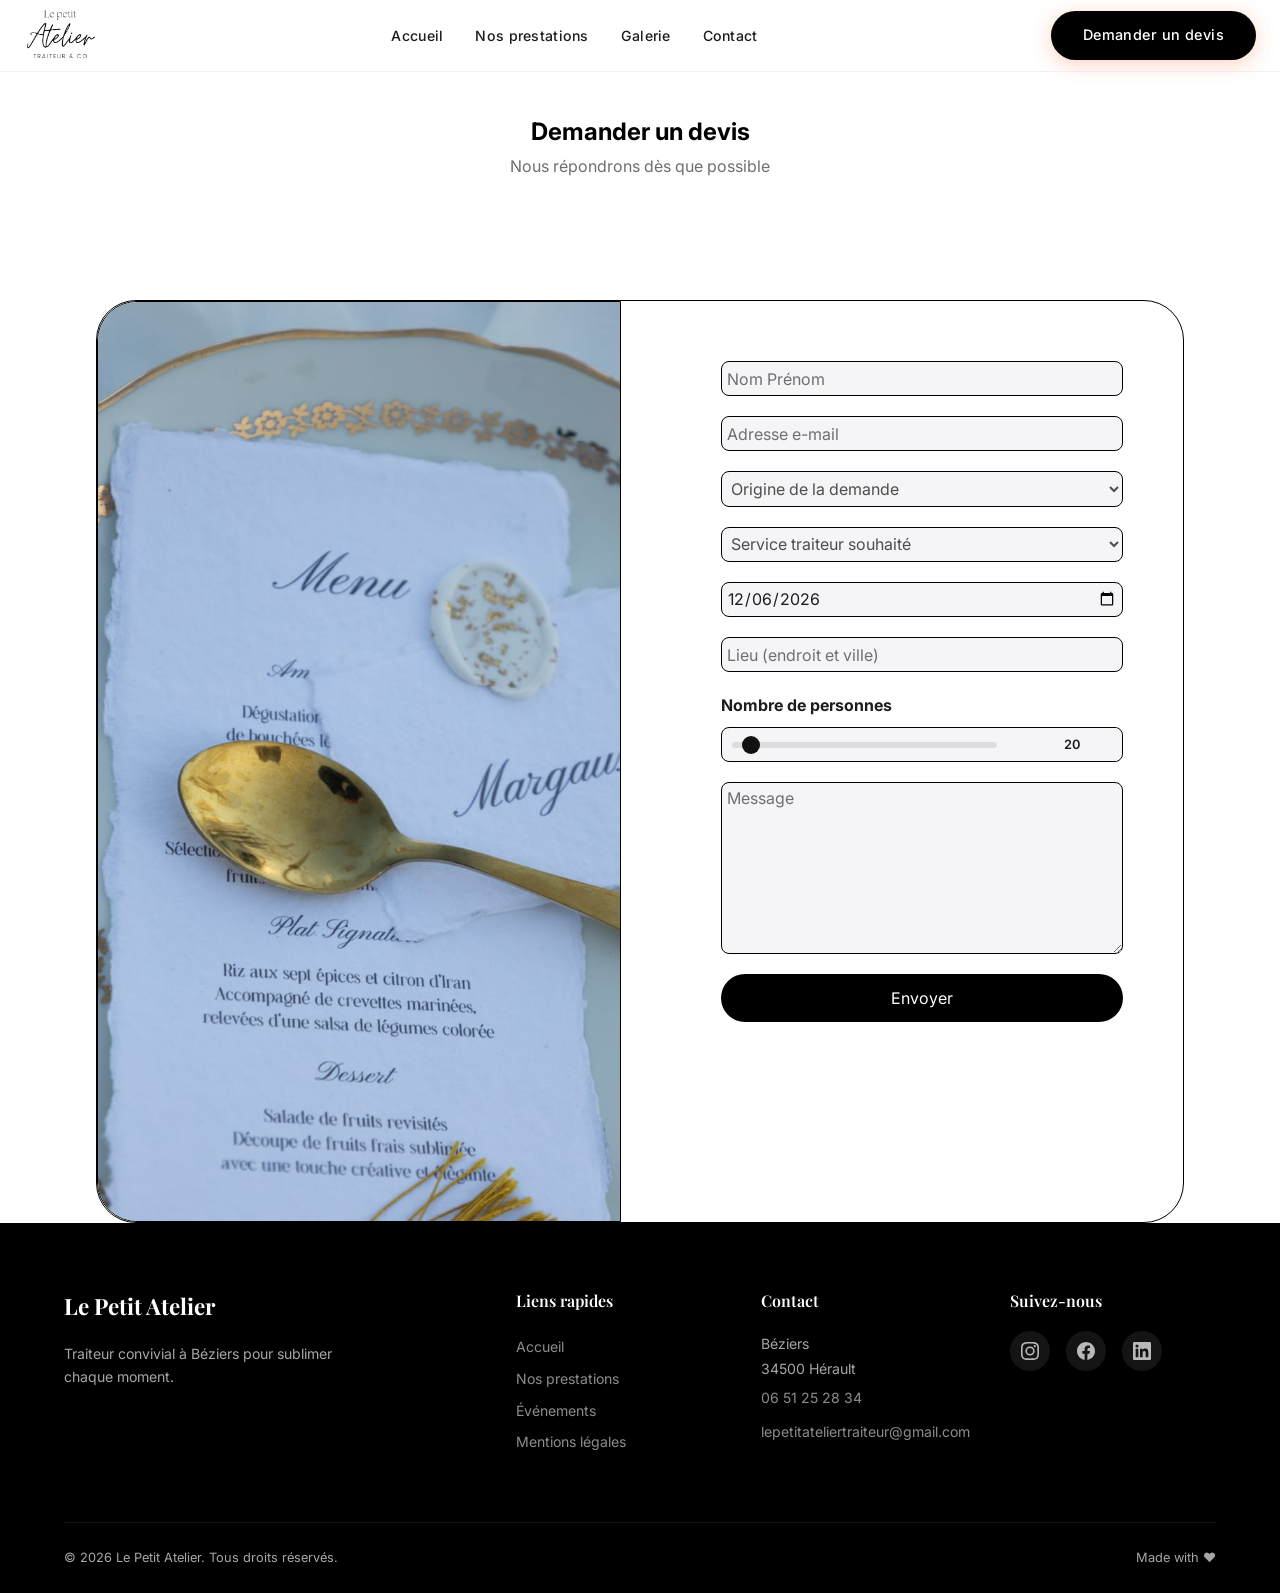
==== devis.html @ d2f47cc3 "Add files via upload" ====
<!DOCTYPE html>
<html lang="en">
<head>
  <meta charset="UTF-8">
  <meta name="viewport" content="width=device-width, initial-scale=1.0">

  <!-- SEO -->
  <title>Demander un devis - Le Petit Atelier</title>
<meta name="description"
  content="Le Petit Atelier, traiteur à Béziers. Événements, plateaux repas, buffets et créations artisanales pour particuliers et professionnels.">
  <meta name="theme-color" content="#600e1a">

  <!-- Google Fonts -->
  <link rel="preconnect" href="https://fonts.googleapis.com">
  <link rel="preconnect" href="https://fonts.gstatic.com" crossorigin>
  <link
    href="https://fonts.googleapis.com/css2?family=Inter:wght@300;400;500;600;700&family=Playfair+Display:ital,wght@0,400;0,600;0,700;1,400&display=swap"
    rel="stylesheet">

  <!-- Stylesheet -->
  <link rel="stylesheet" href="styles.css">
</head>
<body class="devis__body" data-page="devis">
  <!-- ═══════════════════════════════════════════════════════
       NAVBAR
       ═══════════════════════════════════════════════════════ -->
  <nav class="navbar" id="navbar">
    <div class="navbar__inner">

      <!-- Logo -->
       <a href="#" class="navbar__logo">
        <img src="assets/images/logo.png" alt="Le petit atelier" class="logo">        
       </a>
        

      <!-- Desktop Links -->
      <ul class="navbar__links">
        <li><a href="index.html" data-i18n="nav_accueil">Accueil</a></li>
        <li><a href="prestations.html" data-i18n="nav_prestations">Nos prestations</a></li>
        <li><a href="galerie.html" data-i18n="nav_evenements">Galerie</a></li>
        <li><a href="contact.html" data-i18n="nav_contact">Contact</a></li>
      </ul>

      <!-- Right side: lang toggle + CTA -->
      <div class="navbar__right">

        <!-- CTA (desktop only) -->
        <a href="devis.html" class="btn btn--primary navbar__cta" data-i18n="nav_cta">Demander un devis</a>

        <!-- Hamburger (mobile) -->
        <button class="hamburger" id="hamburger" aria-label="Menu">
          <span></span>
          <span></span>
          <span></span>
        </button>
      </div>
    </div>
  </nav>

  <!-- Mobile menu overlay -->
  <div class="mobile-menu" id="mobileMenu">

    <a href="index.html" data-i18n="nav_accueil">Accueil</a>
    <a href="prestations.html" data-i18n="nav_prestations">Nos prestations</a>
    <a href="galerie.html" data-i18n="nav_evenements">Galerie</a>
    <a href="contact.html" data-i18n="nav_contact">Contact</a>
    <a href="devis.html" class="btn btn--primary" data-i18n="nav_cta">Demander un devis</a>
  </div>



    <section class="devis__page">
        <h1>Demander un devis</h1>
        <p>Nous répondrons dès que possible<p>
        <div class="devis__card">
            <div class="devis__img-wrapper">
                <img src="assets/images/devis.png" class="devis__img">
            </div>
            <div class="devis__form-wrapper">
                <form action="submit" class="devis__form" onsubmit="return(false)">
                    <input type="text" name="name" id="name-form" placeholder="Nom Prénom" required>
                    <input type="email" name="mail" id="mail-form" placeholder="Adresse e-mail" required>
                    <select name="origin" id="origin-form" required class="select-placeholder">
                        <option value="" disabled selected hidden>Origine de la demande</option>
                        <option value="social">Réseaux sociaux</option>
                        <option value="recommandation">Recommandation</option>
                        <option value="internet">Recherche sur Internet</option>
                        <option value="event">Événement</option>
                        <option value="other">Autre</option>
                    </select>
                    <select name="service" id="service-form" required class="select-placeholder">
                        <option value="" disabled selected hidden>Service traiteur souhaité</option>
                        <option value="catering-dejeuner">Catering entreprise déjeuner</option>
                        <option value="catering-diner">Catering entreprise dîner</option>
                        <option value="mariage">Prestation mariage</option>
                        <option value="birthday">Buffet anniversaire</option>
                        <option value="inauguration">Inauguration</option>
                        <option value="plateaux-sucre-sale">Plateaux sucrés/salés</option>
                        <option value="fruits">Plateaux de fruits</option>
                        <option value="brunch">Brunch</option>
                        <option value="cocktail">Cocktails</option>
                        <option value="other">Autre</option>
                    </select>
                    <input type="date" name="date" id="date-form" value="2000-01-01" min={new Date().toISOString().split('T')[0]} required>
                    <input type="text" placeholder="Lieu (endroit et ville)" required >
                    <div class="range-wrapper">
                      <h4>Nombre de personnes</h4>
                      <div class="range">
                        <input type="range" id="people" min="0" max="500" value="20" step="5">
                        <div class="input-people-wrapper">
                          <input type="number" id="range-value" name="range-value" min="0" max="500" value="20" step="5">
                          <label for="range-value" id="range-label"></label>                               
                        </div>                        
                      </div>             
                    </div>
                    <textarea name="message" id="message-form" placeholder="Message" class="devis__textarea" rows="8" required></textarea>
                    <button type="submit" class="devis__submit">Envoyer</button>
                </form>
            </div>
        </div>        
    </section>




  <!-- ═══════════════════════════════════════════════════════
       FOOTER
       ═══════════════════════════════════════════════════════ -->
  <footer class="footer">
    <div class="container">

      <div class="footer__grid">

        <!-- Brand -->
        <div class="footer__brand">
          <div class="footer__logo">Le Petit Atelier</div>
          <p data-i18n="footer_desc">Traiteur convivial à Béziers pour sublimer chaque moment.</p>
        </div>

        <!-- Links -->
        <div class="footer__col">
          <h4 data-i18n="footer_h_links">Liens rapides</h4>
          <a href="#" data-i18n="footer_link1">Accueil</a>
          <a href="#" data-i18n="footer_link2">Nos prestations</a>
          <a href="#" data-i18n="footer_link3">Événements</a>
          <a href="#" data-i18n="footer_link4">Mentions légales</a>
        </div>

        <!-- Contact -->
        <div class="footer__col">
          <h4 data-i18n="footer_h_contact">Contact</h4>
          <p data-i18n="footer_addr">Béziers<br>34500 Hérault</p>
          <p><a href="tel:+33651252834" data-i18n="footer_phone">06 51 25 28 34</a></p>
          <p><a href="mailto:lepetitateliertraiteur@gmail.com" data-i18n="footer_email">lepetitateliertraiteur@gmail.com</a></p>
        </div>

        <!-- Socials -->
        <div class="footer__col">
          <h4 data-i18n="footer_h_social">Suivez-nous</h4>
          <div class="footer__socials">
            <!-- Instagram -->
            <a href="#" class="footer__social" aria-label="Instagram">
              <svg viewBox="0 0 24 24">
                <path
                  d="M12 2.163c3.204 0 3.584.012 4.85.07 3.252.148 4.771 1.691 4.919 4.919.058 1.265.069 1.645.069 4.849 0 3.205-.012 3.584-.069 4.849-.149 3.225-1.664 4.771-4.919 4.919-1.266.058-1.644.07-4.85.07-3.204 0-3.584-.012-4.849-.07-3.26-.149-4.771-1.699-4.919-4.92-.058-1.265-.07-1.644-.07-4.849 0-3.204.013-3.583.07-4.849.149-3.227 1.664-4.771 4.919-4.919 1.266-.057 1.645-.069 4.849-.069zM12 0C8.741 0 8.333.014 7.053.072 2.695.272.273 2.69.073 7.052.014 8.333 0 8.741 0 12c0 3.259.014 3.668.072 4.948.2 4.358 2.618 6.78 6.98 6.98C8.333 23.986 8.741 24 12 24c3.259 0 3.668-.014 4.948-.072 4.354-.2 6.782-2.618 6.979-6.98.059-1.28.073-1.689.073-4.948 0-3.259-.014-3.667-.072-4.947-.196-4.354-2.617-6.78-6.979-6.98C15.668.014 15.259 0 12 0zm0 5.838a6.162 6.162 0 100 12.324 6.162 6.162 0 000-12.324zM12 16a4 4 0 110-8 4 4 0 010 8zm6.406-11.845a1.44 1.44 0 100 2.881 1.44 1.44 0 000-2.881z" />
              </svg>
            </a>
            <!-- Facebook -->
            <a href="#" class="footer__social" aria-label="Facebook">
              <svg viewBox="0 0 24 24">
                <path
                  d="M24 12.073c0-6.627-5.373-12-12-12s-12 5.373-12 12c0 5.99 4.388 10.954 10.125 11.854v-8.385H7.078v-3.47h3.047V9.43c0-3.007 1.792-4.669 4.533-4.669 1.312 0 2.686.235 2.686.235v2.953H15.83c-1.491 0-1.956.925-1.956 1.874v2.25h3.328l-.532 3.47h-2.796v8.385C19.612 23.027 24 18.062 24 12.073z" />
              </svg>
            </a>
            <!-- LinkedIn -->
            <a href="#" class="footer__social" aria-label="LinkedIn">
              <svg viewBox="0 0 24 24">
                <path
                  d="M20.447 20.452h-3.554v-5.569c0-1.328-.027-3.037-1.852-3.037-1.853 0-2.136 1.445-2.136 2.939v5.667H9.351V9h3.414v1.561h.046c.477-.9 1.637-1.85 3.37-1.85 3.601 0 4.267 2.37 4.267 5.455v6.286zM5.337 7.433a2.062 2.062 0 01-2.063-2.065 2.064 2.064 0 112.063 2.065zm1.782 13.019H3.555V9h3.564v11.452zM22.225 0H1.771C.792 0 0 .774 0 1.729v20.542C0 23.227.792 24 1.771 24h20.451C23.2 24 24 23.227 24 22.271V1.729C24 .774 23.2 0 22.222 0h.003z" />
              </svg>
            </a>
          </div>
        </div>

      </div>

      <!-- Bottom bar -->
      <div class="footer__bottom">
        <p data-i18n="footer_copy">© 2026 Le Petit Atelier. Tous droits réservés.</p>
        <p>Made with ♥</p>
      </div>

    </div>
  </footer>


    <script src="script.js"></script>
</body>
</html>
---- styles.css ----
:root {
    /* Colors — Apple style */
    --accent: #111111;
    --btn: #000000;
    --primary-hover: #333333;

    --white: #ffffff;
    --dark: #000000;

    --text: #1d1d1f;
    --text-light: #6e6e73;

    --bg: #ffffff;
    --bg-light: #f5f5f7;

    --navbar: rgba(255, 255, 255, 0.8);
    --navbar-muted: rgba(255, 255, 255, 0.6);
    --nav-text: #1d1d1f;

    --contrast: rgba(0, 0, 0, 0.4);

    --gold: rgb(194, 161, 76);

    /* Tu peux garder ça si utilisé ailleurs */
    --shewem: #000000;
    --perle: #ffffff;
    --brume: #d2d2d7;
    --heritage: #f5f5f7;

    /* Typography */
    --font-serif: 'Playfair Display', Georgia, serif;
    --font-sans: 'Inter', -apple-system, BlinkMacSystemFont, 'Segoe UI', sans-serif;

    /* Spacing & misc (inchangé) */
    --space-xs: 0.5rem;
    --space-sm: 1rem;
    --space-md: 1.5rem;
    --space-lg: 2.5rem;
    --space-xl: 4rem;
    --space-2xl: 6rem;

    --radius: 8px;
    --radius-lg: 16px;

    --shadow: 0 2px 12px rgba(0, 0, 0, 0.06);
    --shadow-md: 0 4px 20px rgba(0, 0, 0, 0.08);
    --shadow-lg: 0 8px 30px rgba(0, 0, 0, 0.10);

    --transition: 0.3s ease;
    --navbar-h: 72px;
}

/* ── Reset & Base ─────────────────────────────────────────── */
*,
*::before,
*::after {
    margin: 0;
    padding: 0;
    box-sizing: border-box;
}

html {
    scroll-behavior: smooth;
    font-size: 16px;
    -webkit-font-smoothing: antialiased;
    -moz-osx-font-smoothing: grayscale;
    min-height: 100vh;
    width: 100%;
    overflow-x: hidden;
}

body {
    font-family: var(--font-sans);
    color: var(--text);
    background-color:var(--bg);
    line-height: 1.7;
    overflow-x: hidden;
    box-sizing: border-box;
    width: 100%;
    margin: 0;
}

img {
    display: block;
    max-width: 100%;
    height: auto;
}

a {
    text-decoration: none;
    color: inherit;
    transition: color var(--transition);
}

ul {
    list-style: none;
}

/* ── Utility ──────────────────────────────────────────────── */
.container {
    width: 100%;
    max-width: 1200px;
    margin: 0 auto;
    padding: 0 var(--space-md);
}

/* ── Buttons ──────────────────────────────────────────────── */
.btn {
    display: inline-flex;
    align-items: center;
    justify-content: center;
    gap: 0.5rem;
    padding: 0.75rem 2rem;
    border: none;
    border-radius: 50px;
    font-family: var(--font-sans);
    font-size: 0.9rem;
    font-weight: 500;
    letter-spacing: 0.03em;
    cursor: pointer;
    transition: all var(--transition);
    white-space: nowrap;
}

.btn--primary {
    background: var(--btn);
    color: var(--white);
    box-shadow: 0 4px 20px rgba(251, 102, 43, 0.3);
}

.btn--primary:hover {
    background: var(--primary-hover);
    color: var(--white);
    transform: translateY(-2px);
    box-shadow: 0 6px 28px rgba(251, 102, 43, 0.4);
}

.btn--outline {
    background: transparent;
    color: var(--white);
    border: 1.5px solid var(--white);
}

.btn--outline:hover {
    background: var(--white);
    color: var(--shewem);
    transform: translateY(-2px);
}

.btn--outline-dark {
    background: transparent;
    color: var(--shewem);
    border: 1.5px solid var(--shewem);
}

.btn--outline-dark:hover {
    background: var(--shewem);
    color: var(--white);
    transform: translateY(-2px);
}

.btn--white {
    background: var(--white);
    color: var(--shewem);
}

.btn--white:hover {
    background: var(--perle);
    transform: translateY(-2px);
    box-shadow: 0 6px 28px rgba(0, 0, 0, 0.12);
}

/* ── NAVBAR ───────────────────────────────────────────────── */
.navbar {
    position: fixed;
    top: 0;
    left: 0;
    width: 100%;
    height: var(--navbar-h);
    z-index: 1000;
    background: var(--navbar);
    backdrop-filter: blur(16px);
    -webkit-backdrop-filter: blur(16px);
    border-bottom: 1px solid rgba(96, 14, 26, 0.06);
    transition: background var(--transition), box-shadow var(--transition);
}

.navbar.scrolled {
    box-shadow: var(--shadow);
    background: var(--navbar-muted);
}

.navbar__inner {
    display: flex;
    align-items: center;
    justify-content: space-between;
    height: 100%;
    max-width: 1300px;
    margin: 0 auto;
    padding: 0 var(--space-md);
    position: relative;
}

/* Logo */
.navbar__logo {
    display: flex;
    align-items: center;
    padding: 0;
    height: var(--navbar-h);
    transition: 0.3s;
    /* Use full navbar height without overflowing */
    position: absolute;
    left: 50%;
    transform: translateX(-50%);
    color: var(--white);
}

.navbar__logo:hover {
    transform: scale(1.05);
    color: var(--accent);
}

.logo {
    height: 80%;
}

/* Nav links */
.navbar__links {
    display: none;
    gap: 2rem;
    align-items: center;
}

.navbar__links a {
    font-size: 0.88rem;
    font-weight: 500;
    color: var(--nav-text);
    position: relative;
    padding: 0.25rem 0;
    letter-spacing: 0.02em;
}

.navbar__links a::after {
    content: '';
    position: absolute;
    bottom: 0;
    left: 0;
    width: 0;
    height: 2px;
    background: var(--accent);
    transition: width var(--transition);
}

.navbar__links a:hover::after {
    width: 100%;
}

.navbar__links a:hover {
    filter: brightness(150%);
}

/* Right side */
.navbar__right {
    display: flex;
    align-items: center;
    gap: var(--space-sm);
    margin-left: auto;
}

/* Language toggle in navbar (hidden on mobile) */
.navbar__right .lang-toggle {
    display: none;
}

/* Language toggle */
.lang-toggle {
    display: flex;
    align-items: center;
    background: var(--heritage);
    border-radius: 50px;
    padding: 3px;
    gap: 0;
    cursor: pointer;
    overflow: hidden;
}

.lang-toggle__btn {
    padding: 0.3rem 0.7rem;
    font-size: 0.75rem;
    font-weight: 600;
    border: none;
    background: transparent;
    color: var(--text-light);
    border-radius: 50px;
    cursor: pointer;
    transition: all var(--transition);
    font-family: var(--font-sans);
    letter-spacing: 0.05em;
}

.lang-toggle__btn.active {
    background: var(--white);
    color: var(--shewem);
    box-shadow: 0 1px 6px rgba(0, 0, 0, 0.08);
}

/* CTA button in navbar */
.navbar__cta {
    display: none;
}

/* Hamburger */
.hamburger {
    display: flex;
    flex-direction: column;
    gap: 5px;
    cursor: pointer;
    background: none;
    border: none;
    padding: 4px;
    z-index: 1001;
}

.hamburger span {
    display: block;
    width: 24px;
    height: 2px;
    background: var(--shewem);
    border-radius: 2px;
    transition: all var(--transition);
}

.hamburger.active span:nth-child(1) {
    transform: translateY(7px) rotate(45deg);
}

.hamburger.active span:nth-child(2) {
    opacity: 0;
    transform: scaleX(0);
}

.hamburger.active span:nth-child(3) {
    transform: translateY(-7px) rotate(-45deg);
}

/* Mobile menu overlay */
.mobile-menu {
    position: fixed;
    top: 0;
    right: -100%;
    width: 100%;
    height: 100vh;
    height: 100dvh;
    background: var(--perle);
    z-index: 999;
    display: flex;
    flex-direction: column;
    align-items: center;
    justify-content: center;
    gap: 2rem;
    transition: right 0.5s cubic-bezier(0.77, 0, 0.175, 1);
}

.mobile-menu.open {
    right: 0;
}

.mobile-menu a {
    font-family: var(--font-serif);
    font-size: 1.6rem;
    font-weight: 600;
    position: relative;
}

.mobile-menu a:not(.btn--primary) {
    padding: 0.3rem 0;    
    color: var(--shewem);
}

.mobile-menu a::after {
    content: '';
    position: absolute;
    bottom: 0;
    left: 50%;
    transform: translateX(-50%);
    width: 0;
    height: 2px;
    background: var(--accent);
    transition: width var(--transition);
}

.mobile-menu a:hover::after {
    width: 100%;
}

/* Language toggle inside mobile menu */
.mobile-menu .lang-toggle {
    margin-bottom: 2rem;
    transform: scale(1.15);
}

/* ── HERO ─────────────────────────────────────────────────── */
.hero {
    position: relative;
    min-height: 100vh;
    min-height: 100dvh;
    display: flex;
    align-items: center;
    justify-content: center;
    overflow: hidden;
}

.hero__bg {
    position: absolute;
    inset: 0;
    z-index: 0;
}

.hero__bg img {
    width: 100%;
    height: 100%;
    object-fit: cover;
}

.hero__overlay {
    position: absolute;
    inset: 0;
    background: linear-gradient(to bottom,
            rgba(26, 26, 26, 0.45) 0%,
            var(--contrast));
    z-index: 1;
}

.hero__content {
    position: relative;
    z-index: 2;
    text-align: center;
    padding: var(--space-lg) var(--space-md);
    max-width: 780px;
}

.hero__badge {
    display: inline-block;
    font-size: 0.72rem;
    font-weight: 600;
    letter-spacing: 0.25em;
    text-transform: uppercase;
    color: var(--heritage);
    border: 1px solid rgba(235, 202, 180, 0.4);
    padding: 0.4rem 1.2rem;
    border-radius: 50px;
    margin-bottom: var(--space-md);
    animation: fadeInDown 0.8s ease-out both;
    backdrop-filter: blur(4px);
    background-color: hsla(0, 0%, 0%, 0.1);
}

.hero__title {
    font-family: var(--font-serif);
    font-size: clamp(2.2rem, 5.5vw, 4rem);
    font-weight: 700;
    color: var(--white);
    line-height: 1.15;
    margin-bottom: var(--space-sm);
    animation: fadeInUp 0.9s 0.15s ease-out both;
}

/* Typewriter effect cursor */
.typewriter {
    color: var(--gold);
    /* the color of the writing text */
}

.typewriter::after {
    content: "|";
    color: var(--white);
    animation: blink 1s step-end infinite;
}

.typewriter.stop-blinking::after {
    animation: none;
}

@keyframes blink {

    0%,
    100% {
        opacity: 1;
    }

    50% {
        opacity: 0;
    }
}

.hero__subtitle {
    font-size: clamp(0.95rem, 2vw, 1.15rem);
    color: rgba(255, 255, 255, 0.82);
    font-weight: 300;
    line-height: 1.6;
    margin-bottom: var(--space-lg);
    animation: fadeInUp 0.9s 0.3s ease-out both;
}

.hero__buttons {
    display: flex;
    flex-direction: column;
    gap: var(--space-sm);
    align-items: center;
    animation: fadeInUp 0.9s 0.45s ease-out both;
}

/* Scroll indicator */
.hero__scroll {
    position: absolute;
    bottom: 2rem;
    left: 0;
    width: 100%;
    z-index: 2;
    display: flex;
    flex-direction: column;
    align-items: center;
    gap: 0.5rem;
    animation: fadeInUp 1s 0.8s ease-out both;
}

.hero__scroll span {
    font-size: 0.7rem;
    text-transform: uppercase;
    letter-spacing: 0.2em;
    margin-right: -0.2em;
    /* Compense l'espacement sur la dernière lettre pour un centrage parfait */
    color: rgba(255, 255, 255, 0.5);
}

.hero__scroll-line {
    width: 1px;
    height: 40px;
    background: rgba(255, 255, 255, 0.3);
    position: relative;
    overflow: hidden;
}

.hero__scroll-line::after {
    content: '';
    position: absolute;
    top: -100%;
    left: 0;
    width: 100%;
    height: 100%;
    background: var(--accent);
    animation: scrollLine 2s ease-in-out infinite;
}

/* ── CAROUSEL / PRESTATIONS ──────────────────────────────── */
.prestations {
    padding: var(--space-2xl) 0;
    overflow: hidden;
}

.section-header {
    text-align: center;
    margin-bottom: var(--space-xl);
}

.section-header__label {
    font-size: 0.72rem;
    font-weight: 600;
    letter-spacing: 0.2em;
    text-transform: uppercase;
    color: var(--accent);
    margin-bottom: var(--space-xs);
    display: block;
}

.section-header__title {
    font-family: var(--font-serif);
    font-size: clamp(1.8rem, 4vw, 2.6rem);
    color: var(--shewem);
    font-weight: 700;
    line-height: 1.2;
    margin-bottom: var(--space-xs);
}

.section-header__line {
    width: 50px;
    height: 2px;
    background: var(--accent);
    margin: var(--space-sm) auto 0;
    border-radius: 2px;
}

/* Carousel track */
.carousel {
    position: relative;
}

/* Carousel navigation arrows — hidden on mobile, visible on desktop */
.carousel__arrow {
    display: none;
    /* hidden on mobile */
    position: absolute;
    top: 50%;
    transform: translateY(-50%);
    z-index: 10;
    width: 48px;
    height: 48px;
    border-radius: 50%;
    border: 1.5px solid rgba(96, 14, 26, 0.12);
    background: rgba(255, 255, 255, 0.9);
    backdrop-filter: blur(8px);
    -webkit-backdrop-filter: blur(8px);
    cursor: pointer;
    align-items: center;
    justify-content: center;
    box-shadow: 0 2px 12px rgba(0, 0, 0, 0.08);
    transition: all var(--transition);
}

.carousel__arrow svg {
    width: 20px;
    height: 20px;
    stroke: var(--shewem);
    transition: stroke var(--transition);
}

.carousel__arrow:hover {
    background: var(--shewem);
    border-color: var(--shewem);
    box-shadow: 0 4px 20px rgba(96, 14, 26, 0.25);
    transform: translateY(-50%) scale(1.08);
}

.carousel__arrow:hover svg {
    stroke: var(--white);
}

.carousel__arrow:active {
    transform: translateY(-50%) scale(0.96);
}

.carousel__arrow--left {
    left: 4px;
}

.carousel__arrow--right {
    right: 4px;
}

/* Disabled state when at start/end of track */
.carousel__arrow.disabled {
    opacity: 0.3;
    pointer-events: none;
}

.carousel__track {
    display: flex;
    gap: var(--space-md);
    overflow-x: auto;
    scroll-snap-type: x mandatory;
    -webkit-overflow-scrolling: touch;
    padding: var(--space-sm) var(--space-md) var(--space-lg);
    scrollbar-width: none;
}

.carousel__track::-webkit-scrollbar {
    display: none;
}

/* Individual card */
.card {
    flex: 0 0 280px;
    scroll-snap-align: start;
    background: var(--white);
    border-radius: var(--radius-lg);
    overflow: hidden;
    box-shadow: var(--shadow);
    transition: transform var(--transition), box-shadow var(--transition);
    display: flex;
    flex-direction: column;
}

.card:hover {
    transform: translateY(-6px);
    box-shadow: var(--shadow-lg);
}

.card__image {
    width: 100%;
    height: 200px;
    overflow: hidden;
}

.card__image img {
    width: 100%;
    height: 100%;
    object-fit: cover;
    transition: transform 0.6s ease;
}

.card:hover .card__image img {
    transform: scale(1.06);
}

.card__body {
    padding: var(--space-md);
    display: flex;
    flex-direction: column;
    flex: 1;
    background-color: var(--white);
}

.card__title {
    font-family: var(--font-serif);
    font-size: 1.2rem;
    color: var(--shewem);
    font-weight: 700;
    margin-bottom: 0.5rem;
}

.card__text {
    font-size: 0.88rem;
    color: var(--text-light);
    line-height: 1.6;
    margin-bottom: var(--space-md);
    flex: 1;
}

.card__link {
    display: inline-flex;
    align-items: center;
    gap: 0.4rem;
    font-size: 0.85rem;
    font-weight: 600;
    color: var(--accent);
    transition: gap var(--transition), color var(--transition);
    background: none;
    border: none;
    width: fit-content;
    cursor: pointer;
}

.card__link:hover {
    gap: 0.7rem;
    color: var(--shewem);
}

.card__link svg {
    width: 16px;
    height: 16px;
    transition: transform var(--transition);
}

.card__link:hover svg {
    transform: translateX(3px);
}

/* ── SAVOIR-FAIRE ─────────────────────────────────────────── */
.savoir-faire {
    padding: var(--space-2xl) 0;
    background: var(--bg);
}

.savoir-faire__grid {
    display: grid;
    grid-template-columns: 1fr;
    gap: var(--space-xl);
    align-items: center;
}

.savoir-faire__text {
    order: 2;
}

.savoir-faire__label {
    font-size: 0.72rem;
    font-weight: 600;
    letter-spacing: 0.2em;
    text-transform: uppercase;
    color: var(--accent);
    margin-bottom: var(--space-sm);
    display: block;
}

.savoir-faire__title {
    font-family: var(--font-serif);
    font-size: clamp(1.8rem, 4vw, 2.4rem);
    color: var(--shewem);
    font-weight: 700;
    line-height: 1.25;
    margin-bottom: var(--space-md);
}

.savoir-faire__desc {
    font-size: 0.95rem;
    color: var(--text-light);
    line-height: 1.8;
    margin-bottom: var(--space-md);
}

.savoir-faire__signature {
    font-family: var(--font-serif);
    font-size: 1.1rem;
    color: var(--shewem);
    font-style: italic;
}

.savoir-faire__image {
    order: 1;
    display: flex;
    align-items: flex-end;
    /* since it's a portrait cutout, typically it should sit at the bottom */
    justify-content: center;
}

.savoir-faire__image img {
    max-width: 100%;
    height: auto;
    object-fit: contain;
    filter: drop-shadow(0 15px 25px rgba(0, 0, 0, 0.15)) brightness(70%);
    transition: transform 0.6s ease;
    border-radius: 20px;
    box-shadow: 10px 0 20px hsla(0, 0%, 0%, 0.8);
}

.savoir-faire__image:hover img {
    transform: scale(1.03);
}

/* ── REVIEWS (Trustindex Style) ───────────────────────────── */
.reviews {
    padding: var(--space-2xl) 0;
    background: var(--bg);
    text-align: center;
}

.reviews__header {
    margin-bottom: var(--space-xl);
}

.reviews__title {
    font-family: var(--font-serif);
    font-size: clamp(2rem, 4vw, 2.6rem);
    color: var(--shewem);
    font-weight: 700;
    margin-bottom: var(--space-md);
}

.reviews__summary {
    display: flex;
    flex-direction: column;
    align-items: center;
    gap: 0.35rem;
}

.reviews__brand {
    font-weight: 700;
    font-size: 1.15rem;
    color: var(--accent);
    margin-bottom: 0.2rem;
}

.reviews__stars {
    display: flex;
    gap: 2px;
}

.star {
    width: 20px;
    height: 20px;
    fill: #fbbc04;
    /* Google star gold */
}

.reviews__count {
    color: var(--text-light);
    font-size: 0.95rem;
    margin-bottom: var(--space-sm);
}

.reviews__btn {
    padding: 0.6rem 1.4rem;
    font-size: 0.9rem;
    font-weight: 600;
    border: 1px solid #dcdcdc;
    border-radius: 6px;
    color: var(--shewem);
    display: inline-block;
    transition: all var(--transition);
    background: transparent;
}

.reviews__btn:hover {
    border-color: var(--shewem);
    color: var(--shewem);
    background: rgba(96, 14, 26, 0.02);
}

.reviews__grid {
    display: flex;
    overflow-x: auto;
    scroll-snap-type: x mandatory;
    scrollbar-width: none;
    /* Firefox */
    -ms-overflow-style: none;
    /* IE/Edge */
    gap: var(--space-md);
    margin-top: var(--space-lg);
    padding-bottom: var(--space-md);
}

.reviews__grid::-webkit-scrollbar {
    display: none;
    /* WebKit */
}

.reviews__card {
    background: var(--white);
    border: 1px solid #f0f0f0;
    border-radius: 12px;
    padding: var(--space-md);
    box-shadow: 0 4px 16px rgba(0, 0, 0, 0.04);
    text-align: left;
    display: flex;
    flex-direction: column;
    flex: 0 0 85%;
    max-width: 380px;
    scroll-snap-align: center;
}

.reviews__card-top {
    display: flex;
    align-items: flex-start;
    gap: 1rem;
    margin-bottom: 0.75rem;
}

.reviews__avatar-wrap {
    position: relative;
    width: 50px;
    height: 50px;
    flex-shrink: 0;
}

.reviews__avatar {
    width: 100%;
    height: 100%;
    border-radius: 50%;
    object-fit: cover;
    background: #e2e8f0;
}

.reviews__avatar-badge {
    position: absolute;
    bottom: -2px;
    right: -2px;
    width: 20px;
    height: 20px;
    background: var(--white);
    border-radius: 50%;
    padding: 2px;
}

.reviews__avatar-badge svg {
    width: 100%;
    height: 100%;
}

.reviews__meta {
    flex: 1;
    display: flex;
    flex-direction: column;
}

.reviews__name {
    font-size: 1.05rem;
    font-weight: 700;
    color: var(--dark);
    margin: 0;
    line-height: 1.2;
}

.reviews__date {
    font-size: 0.85rem;
    color: #888;
    margin-top: 2px;
}

.reviews__google-icon {
    flex-shrink: 0;
    margin-top: 2px;
}

.reviews__rating {
    display: flex;
    align-items: center;
    gap: 0.5rem;
    margin-bottom: 1rem;
}

.reviews__rating .star {
    width: 18px;
    height: 18px;
}

.reviews__verified {
    display: flex;
    align-items: center;
    justify-content: center;
}

.reviews__text {
    font-size: 0.95rem;
    color: var(--text);
    line-height: 1.5;
    margin-bottom: 1rem;
    flex: 1;
}

.reviews__readmore {
    font-size: 0.9rem;
    color: #888;
    cursor: pointer;
    transition: color var(--transition);
    align-self: flex-start;
}

.reviews__readmore:hover {
    color: var(--dark);
    text-decoration: underline;
}

/* ── PRESTATIONS DETAIL SECTION ───────────────────────────── */
.prestations-detail {
    padding: var(--space-2xl) 0;
    background: var(--perle);
}

.prestations-detail__grid {
    display: grid;
    grid-template-columns: 1fr;
    gap: var(--space-xl);
    align-items: center;
}

.prestations-detail__image {
    border-radius: var(--radius-lg);
    overflow: hidden;
    box-shadow: var(--shadow-md);
    aspect-ratio: 4/3;
}

.prestations-detail__image img {
    width: 100%;
    height: 100%;
    object-fit: cover;
    transition: transform 0.6s ease;
}

.prestations-detail__image:hover img {
    transform: scale(1.03);
}

.prestations-detail__label {
    font-size: 0.72rem;
    font-weight: 600;
    letter-spacing: 0.2em;
    text-transform: uppercase;
    color: var(--accent);
    margin-bottom: var(--space-sm);
    display: block;
}

.prestations-detail__title {
    font-family: var(--font-serif);
    font-size: clamp(1.8rem, 4vw, 2.4rem);
    color: var(--shewem);
    font-weight: 700;
    line-height: 1.25;
    margin-bottom: var(--space-md);
}

.prestations-detail__desc {
    font-size: 0.95rem;
    color: var(--text-light);
    line-height: 1.8;
    margin-bottom: var(--space-lg);
}

/* Prestations list */
.prestations-detail__list {
    list-style: none;
    padding: 0;
    margin: 0 0 var(--space-lg) 0;
    display: flex;
    flex-direction: column;
    gap: var(--space-sm);
}

.prestations-detail__item {
    display: flex;
    align-items: flex-start;
    gap: var(--space-sm);
    padding: 0.75rem 1rem;
    border-radius: var(--radius);
    transition: background var(--transition);
}

.prestations-detail__item:hover {
    background: rgba(235, 202, 180, 0.25);
}

.prestations-detail__icon {
    flex-shrink: 0;
    width: 44px;
    height: 44px;
    border-radius: 50%;
    background: var(--accent);
    display: flex;
    align-items: center;
    justify-content: center;
    font-size: 1.2rem;
    line-height: 1;
    text-align: center;
}

.prestations-detail__item strong {
    display: block;
    font-family: var(--font-serif);
    font-size: 1rem;
    color: var(--shewem);
    font-weight: 700;
    margin-bottom: 0.15rem;
}

.prestations-detail__item p {
    font-size: 0.85rem;
    color: var(--text-light);
    line-height: 1.5;
    margin: 0;
}

/* ── GALLERY — Instagram-style grid ──────────────────────── */
.gallery {
    padding: var(--space-2xl) 0;
    background: var(--bg);
}

.gallery__handle {
    font-size: 0.95rem;
    font-weight: 500;
    color: var(--text-light);
    letter-spacing: 0.03em;
    margin-top: var(--space-xs);
}

.highlight {
    color: var(--accent);
}

.gallery__grid {
    display: grid;
    grid-template-columns: 1fr 1fr;
    gap: 12px;
    max-width: 700px;
    margin: 0 auto;
}

.gallery__item {
    position: relative;
    border-radius: var(--radius-lg);
    overflow: hidden;
    aspect-ratio: 1 / 1;
    cursor: pointer;
    box-shadow: var(--shadow);
    transition: transform var(--transition), box-shadow var(--transition);
}

.gallery__item:hover {
    transform: translateY(-4px) scale(1.02);
    box-shadow: var(--shadow-lg);
}

.gallery__item img {
    width: 100%;
    height: 100%;
    object-fit: cover;
    transition: transform 0.6s ease;
}

.gallery__item:hover img {
    transform: scale(1.08);
}

.gallery__overlay {
    position: absolute;
    inset: 0;
    background: linear-gradient(to bottom,
            rgba(96, 14, 26, 0.0) 0%,
            rgba(96, 14, 26, 0.45) 100%);
    opacity: 0;
    display: flex;
    align-items: center;
    justify-content: center;
    transition: opacity var(--transition);
}

.gallery__item:hover .gallery__overlay {
    opacity: 1;
}

.gallery__icon {
    width: 36px;
    height: 36px;
    stroke: var(--white);
    filter: drop-shadow(0 2px 8px rgba(0, 0, 0, 0.3));
    transition: transform var(--transition);
}

.gallery__item:hover .gallery__icon {
    transform: translateY(-2px);
}

/* ── FOOTER ───────────────────────────────────────────────── */
.footer {
    background: var(--dark);
    color: rgba(255, 255, 255, 0.65);
    padding: var(--space-xl) 0 var(--space-md);
}

.footer__grid {
    display: grid;
    grid-template-columns: 1fr;
    gap: var(--space-lg);
    margin-bottom: var(--space-xl);
}

.footer__brand .footer__logo {
    font-family: var(--font-serif);
    font-size: 1.4rem;
    color: var(--white);
    font-weight: 700;
    margin-bottom: var(--space-sm);
}

.footer__brand .footer__logo span {
    color: var(--accent);
}

.footer__brand p {
    font-size: 0.88rem;
    line-height: 1.7;
    max-width: 300px;
}

.footer__col h4 {
    font-family: var(--font-serif);
    font-size: 1rem;
    color: var(--white);
    margin-bottom: var(--space-sm);
    font-weight: 600;
}

.footer__col a {
    display: block;
    font-size: 0.88rem;
    color: rgba(255, 255, 255, 0.55);
    padding: 0.25rem 0;
    transition: color var(--transition), padding-left var(--transition);
}

.footer__col a:hover {
    color: var(--accent);
    padding-left: 4px;
}

.footer__col p {
    font-size: 0.88rem;
    line-height: 1.8;
}

/* Social icons */
.footer__socials {
    display: flex;
    gap: var(--space-sm);
    margin-top: var(--space-sm);
}

.footer__social {
    width: 40px;
    height: 40px;
    border-radius: 50%;
    background: rgba(255, 255, 255, 0.08);
    display: flex !important;
    align-items: center;
    justify-content: center;
    padding: 0;
    transition: all var(--transition);
}

.footer__social:hover {
    background: var(--accent);
    transform: translateY(-2px);
}

.footer__social svg {
    width: 18px;
    height: 18px;
    fill: rgba(255, 255, 255, 0.7);
    transition: fill var(--transition);
}

.footer__social:hover svg {
    fill: var(--white);
}

.footer__bottom {
    border-top: 1px solid rgba(255, 255, 255, 0.08);
    padding-top: var(--space-md);
    display: flex;
    flex-direction: column;
    align-items: center;
    gap: var(--space-xs);
    font-size: 0.8rem;
}

/* ── ANIMATIONS ───────────────────────────────────────────── */
@keyframes fadeInUp {
    from {
        opacity: 0;
        transform: translateY(30px);
    }

    to {
        opacity: 1;
        transform: translateY(0);
    }
}

@keyframes fadeInDown {
    from {
        opacity: 0;
        transform: translateY(-20px);
    }

    to {
        opacity: 1;
        transform: translateY(0);
    }
}

@keyframes scrollLine {
    0% {
        top: -100%;
    }

    50% {
        top: 100%;
    }

    100% {
        top: 100%;
    }
}

/* Reveal on scroll */
.reveal {
    opacity: 0;
    transform: translateY(40px);
    transition: opacity 0.8s ease, transform 0.8s ease;
}

.reveal.visible {
    opacity: 1;
    transform: translateY(0);
}

/* ── RESPONSIVE ───────────────────────────────────────────── */

/* Tablet (≥ 600px) */
@media (min-width: 600px) {
    .hero__buttons {
        flex-direction: row;
        justify-content: center;
    }

    .hero__buttons .btn {
        width: 280px;
    }

    .card {
        flex: 0 0 300px;
    }

    .footer__grid {
        grid-template-columns: repeat(2, 1fr);
    }
}

/* Desktop (≥ 900px) */
@media (min-width: 900px) {
    .navbar__links {
        display: flex;
    }

    .navbar__cta {
        display: inline-flex;
    }

    .navbar__logo {
        position: static;
        transform: none;
    }

    .navbar__logo-img {
        transform: scale(1.6);
        transform-origin: left center;
        object-position: left center;
    }

    .navbar__logo:hover .navbar__logo-img {
        transform: scale(1.65);
    }

    .navbar__right {
        margin-left: 0;
    }

    .navbar__right .lang-toggle {
        display: flex;
    }

    .hamburger {
        display: none;
    }

    .carousel__arrow {
        display: flex;
    }

    .card {
        flex: 0 0 320px;
    }

    .card__image {
        height: 220px;
    }

    .savoir-faire__grid {
        grid-template-columns: 1fr 1fr;
    }

    .savoir-faire__text {
        order: 1;
    }

    .savoir-faire__image {
        order: 2;
    }

    .prestations-detail__grid {
        grid-template-columns: 1fr 1fr;
    }

    .reviews__grid {
        display: grid;
        grid-template-columns: repeat(3, 1fr);
        overflow-x: visible;
        padding-bottom: 0;
    }

    .reviews__card {
        flex: auto;
        max-width: none;
    }

    .footer__grid {
        grid-template-columns: 2fr 1fr 1fr 1fr;
    }

    .footer__bottom {
        flex-direction: row;
        justify-content: space-between;
    }
}

/* Large desktop (≥ 1200px) */
@media (min-width: 1200px) {
    .card {
        flex: 0 0 340px;
    }

    .card__image {
        height: 240px;
    }
}

/* Devis page */
/* Devis variables ----------------------------------------------------------------- */

.devis__body {
    --accent: #000;
    --accent-hover: #333;

    --bg: #ffffff;
    --bg-light: #f5f5f7;
    --bg-dark: #ffffff;

    --text: #1d1d1f;
    --text-muted: #6e6e73;
}

.devis__body {
    min-height: 100vh;
    min-height: 100dvh;
}

.devis__page {
    background-color: var(--bg);
    display: flex;
    flex-direction: column;
    justify-content: center;
    align-items: center;
    height: 100%;
    width: 100%;
    margin-top: calc(var(--navbar-h) + 40px);
}

.devis__page h1 , .galerie h1{
    color: var(--accent);
}

.devis__page p , .galerie p {
    color: var(--text-light);
    margin-bottom: 60px;
}

.galerie > p {
    text-align: center;
}

.devis__card {
    background-color: var(--white);
    border: 1px solid var(--accent);
    border-radius: 40px;
    display: flex;
    flex-direction: row;
    justify-content: space-between;
    align-items: stretch;
    width: 85%;
    gap: 40px;
    box-sizing: border-box;
}

.devis__card > * {
    flex: 1;
    min-width: 0; /* 🔥 ULTRA IMPORTANT */
}

.devis__img-wrapper {
    height: auto;
    overflow: hidden;
    border-radius: inherit;
    border: inherit;
    border-top-right-radius: 0;
    border-bottom-right-radius: 0;
}

.devis__img {
    object-fit: cover;
    height: 100%;
    width: 100%;
}

.devis__card > * {
    flex: 1 1 0px;
}

.devis__form {
    display: flex;
    flex-direction: column;
    justify-content: center;
    gap: 20px;
    margin: 60px;
    margin-bottom: 200px;
}

.devis__form * {
    height: 2.2rem;
    font-size: 1rem;
    font-family: var(--font-sans);
    transition: var(--transition);
}

.devis__form *:not(.devis__submit):not(.range-wrapper *):not(.range-wrapper) {
    border: 1px solid var(--accent);
    border-radius: 8px;
    padding: 5px;
    background-color: var(--bg-light);    
}

.devis__form *:not(.devis__submit):not(.select-placeholder) {
    color: var(--text)
}

.devis__form *:not(.devis__submit)::placeholder {
    color: var(--text-muted);
}


.devis__submit {
    background-color: var(--accent);
    border-radius: 1.5rem;
    border: none;
    height: 3rem;
    cursor: pointer;
    color: var(--white);
}

.devis__submit:hover {
    background-color: var(--accent-hover);
}

.devis__textarea {
    white-space: pre-wrap;
    height: auto;
}

@media (max-width: 900px) {
    .devis__page {
        justify-content: flex-start;
    }
    .devis__card > * {
        flex: auto;
    }
    .devis__card {
        display: flex;
        flex-direction: column;
        justify-content: flex-start;
        align-items: stretch;
    }
    .devis__img-wrapper {
        width: 100%;
        height: 150px;
        border-top-right-radius: inherit;
        border-bottom-left-radius: 0;
    }
}

.people-range {
  max-width: 400px;
  font-family: sans-serif;
}

.range-wrapper {
    position: relative;
    display: flex;
    flex-direction: column;
    height: fit-content;
}

.range {
  display: flex;
  align-items: center;
  gap: 15px;
  background-color: var(--bg-light);
  border: 1px solid var(--accent);
  overflow: hidden;
  flex: 1 1 auto;
  border-radius: 8px;
}

.range * {
    background-color: var(--bg-light);
    padding: 0 10px;
    border-radius: 10px;
    box-sizing: border-box;
}

/* RESET */
input[type="range"] {
  -webkit-appearance: none;
  appearance: none;
  width: 100%;
  background: transparent;
  border: 0;
  display: block;
}

/* TRACK */
input[type="range"]::-webkit-slider-runnable-track {
  height: 6px;
  border-radius: 10px;
  background: #ddd;
}

/* THUMB */
input[type="range"]::-webkit-slider-thumb {
  -webkit-appearance: none;
  height: 18px;
  width: 18px;
  border-radius: 50%;
  background: #111;
  cursor: pointer;

  /* 🔥 LE FIX IMPORTANT */
  margin-top: -6px;
}

/* FIREFOX */
input[type="range"]::-moz-range-track {
  height: 6px;
  border-radius: 10px;
  background: #ddd;
}

input[type="range"]::-moz-range-thumb {
  height: 18px;
  width: 18px;
  border-radius: 50%;
  background: #111;
  cursor: pointer;
  border: none;
}

/* INPUT NUMBER */
#range-value {
  width: 80px;
  padding: 6px;
  font-weight: 600;
  font-size: .8rem;
  text-align: center;
  border-radius: 8px;
  border: none;
  position: relative;
  z-index: 2;
  color: transparent;
}

#range-value:focus {
  outline: none;
  border-color: #111;
}

#range-label {
    position: absolute;
    top: 50%;
    left: 50%;
    transform: translate(-50%, -50%);
    font-weight: 600;
    font-size: .8rem;
    z-index: 3;
    border: none;
    display: flex;
    align-items: center;
    background-color: transparent;
}

.input-people-wrapper {
    position: relative;
    display: flex;
    justify-content: center;
    align-items: center;
    border: none;
}

@media (max-width: 900px) {
    
}


/* FAQ */

.faq-section {
  max-width: 600px;
  margin: 40px auto;
  font-family: Arial, sans-serif;
}

.faq-section__title {
  text-align: center;
  margin-bottom: 20px;
  font-size: 2em;
  color: var(--text);
}

.faq-section__question {
  width: 100%;
  padding: 15px;
  background: var(--bg);
  border: 1px solid var(--accent);
  text-align: left;
  cursor: pointer;
  display: flex;
  justify-content: space-between;
  align-items: center;
  font-size: 1em;
  transition: background 0.2s;
  color: var(--text);
  margin-top: 10px;
  border-radius: 15px;
}

.faq-section__question:hover {
  background: var(--bg-light);
}

.faq-section__icon {
  transition: transform 0.3s;
}

.faq-section__answer {
  max-height: 0;
  overflow: hidden;
  padding: 0 15px;
  transition: max-height 0.3s ease, padding 0.3s ease;
  font-size: 0.95em;
  background: var(--bg-light);
}

.faq-section__item.active .faq-section__answer {
  max-height: 200px; /* ajustable selon la taille du contenu */
  padding: 15px;
}

.faq-section__item.active .faq-section__icon {
  transform: rotate(45deg);
}

.faq-section__icon {
    fill: var(--text);
    height: 1rem;
    width: 1rem;
}

/* Galeries */

.galerie {
  width: 100%;
  margin: auto;
  margin-top: calc(var(--navbar-h) + 20px);
  margin-bottom: 50px;
  background-color: var(--bg);
  display: flex;
  flex-direction: column;
  align-items: center;
  padding: 40px 0;
}

.galerie h2 {
    color: var(--accent);
    font-size: 1.3rem;
}

.galerie__grid:not(.active) {
    transform: scale(0);
    opacity: 0;
    height: 0;
    width: 0;
    translate: 0px 50px;
}

.galerie__grid.active {
    width: 100%;
    height: auto;
    column-width: 200px;
    column-gap: 16px;
    padding: 16px;
    transform: scale(1);
    opacity: 1;
    position: relative;
    translate: 0;
}

.galerie__grid {
    transition: opacity var(--transition), translate var(--transition);
}

.galerie__grid * {
    break-inside: avoid;
}

.galerie__img {
  width: 100%;
  margin-bottom: 16px;
  border-radius: 12px;
  display: block;
  break-inside: avoid;
}

.galerie__icon {
    fill: var(--accent);
    width: 1.3rem;
    height: 1.3rem;
    transition: 0.2s ease-out;
}

.galerie__titles.active .galerie__icon{
    transform: rotate(90deg);
}

.galerie__titles {
    display: flex;
    flex-direction: row;
    align-items: center;
    gap: 1rem;
    cursor: pointer;
    width: fit-content;
    justify-content: center;
}

.galerie__titles * {
    transition: var(--transition);
}

.galerie__titles:hover * {
    color: var(--nav-text);
}

.galerie__card-grid {
    width: 100%; 
    display: grid;
    grid-template-columns: repeat(auto-fit, clamp(250px, 40%, 900px));
    align-items: center;
    justify-content: space-around;
    gap: 40px;
}

.galerie__card-grid .card {
    height: min(450px, 90vh);
}

.galerie__popup {
    position: fixed;
    left: 50%;
    top: 50%;
    transform: translate(-50%, -50%);
    z-index: 100000;
    width: 90%;
    background-color: rgba(255, 255, 255, 0.5);
    backdrop-filter: blur(20px);
    display: none;
    height: 90vh;
    flex-direction: column;
    overflow-y: scroll;
    gap: 50px;
    padding: 10px;
    border-radius: var(--radius);
    border: 1px solid var(--accent);
    padding-bottom: 5vh;
}

.galerie__popup::-webkit-scrollbar {
    display: none;
}

.popup-close span:nth-child(1) {
    transform: translateY(7px) rotate(45deg);
}

.popup-close span:nth-child(2) {
    opacity: 0;
    transform: scaleX(0);
}

.popup-close span:nth-child(3) {
    transform: translateY(-7px) rotate(-45deg);
}

.popup-close span {
    display: block;
    width: 24px;
    height: 2px;
    background: var(--shewem);
    border-radius: 2px;
    transition: all var(--transition);
}

.popup-close {
    display: flex;
    flex-direction: column;
    gap: 5px;
    cursor: pointer;
    background: none;
    border: none;
    padding: 4px;
    z-index: 11;
    height: fit-content;
    margin-right: auto;
}

.galerie__dropdown-wrapper {
    display: flex;
    flex-direction: column;
    align-items: center;
    width: 100%;
}

.galerie__dropdown-wrapper:first-child {
    margin-top: 30px;
}

.close-wrapper {
    width: 100%;
    height: fit-content;
    position: relative;
    display: flex;
    align-items: center;
    justify-content: center;
    padding: 10px;
}

.prestations__link.card__link {
    margin-left: auto;
}

.select-placeholder {
  color: hsl(0, 0%, 30%);
}

.select-placeholder.valid {
  color: var(--text);
}

.prestations__page {
    overflow: hidden;
}
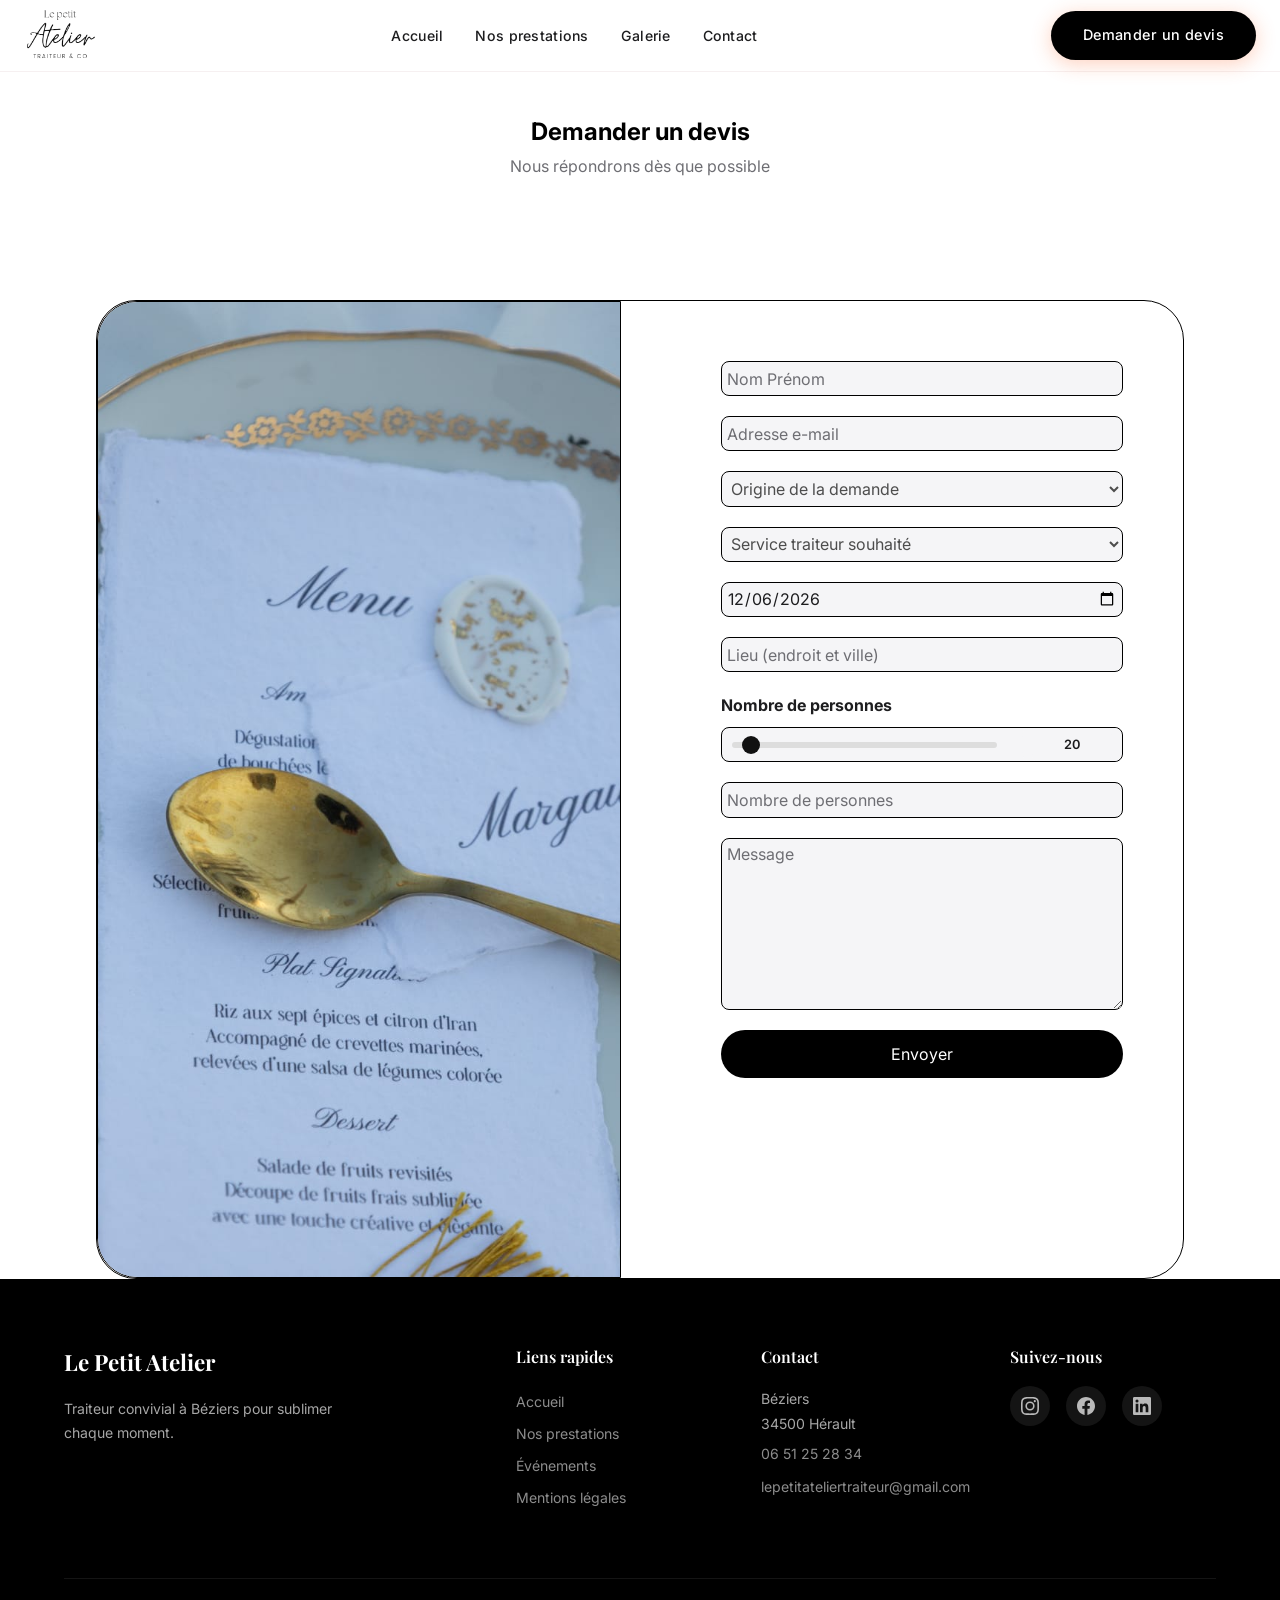
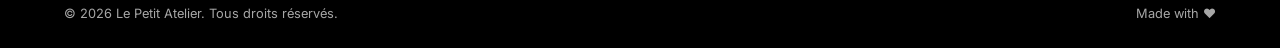
==== commit 5801341f: "Fix HTML formatting and add mobile input for people" ====
--- a/devis.html
+++ b/devis.html
@@ -103,7 +103,7 @@
                     </select>
                     <input type="date" name="date" id="date-form" value="2000-01-01" min={new Date().toISOString().split('T')[0]} required>
                     <input type="text" placeholder="Lieu (endroit et ville)" required >
-                    <div class="range-wrapper">
+                    <div class="range-wrapper range-desktop">
                       <h4>Nombre de personnes</h4>
                       <div class="range">
                         <input type="range" id="people" min="0" max="500" value="20" step="5">
@@ -113,6 +113,7 @@
                         </div>                        
                       </div>             
                     </div>
+                    <input type="number" name="people" id="people-mobile" class="range-mobile" min="1" max="500" required placeholder="Nombre de personnes">
                     <textarea name="message" id="message-form" placeholder="Message" class="devis__textarea" rows="8" required></textarea>
                     <button type="submit" class="devis__submit">Envoyer</button>
                 </form>
@@ -196,4 +197,4 @@
 
     <script src="script.js"></script>
 </body>
-</html>+</html>
